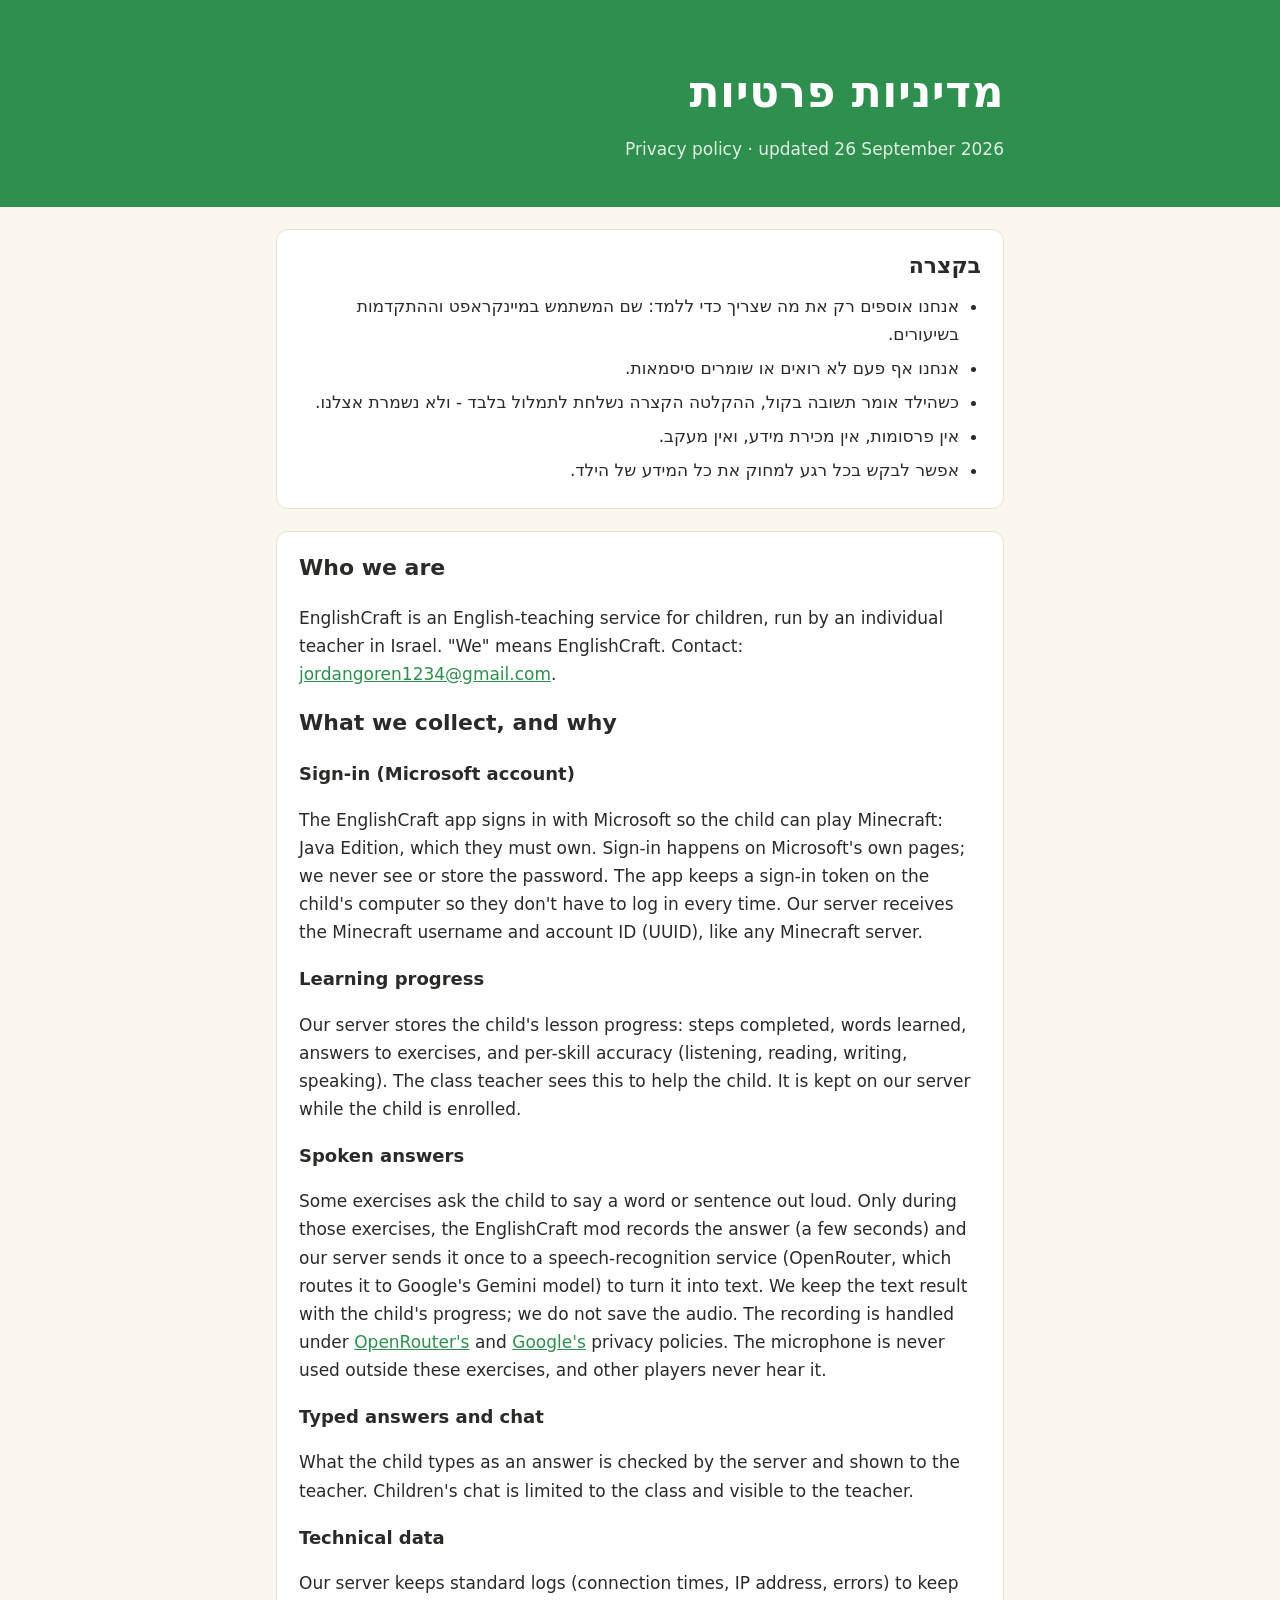
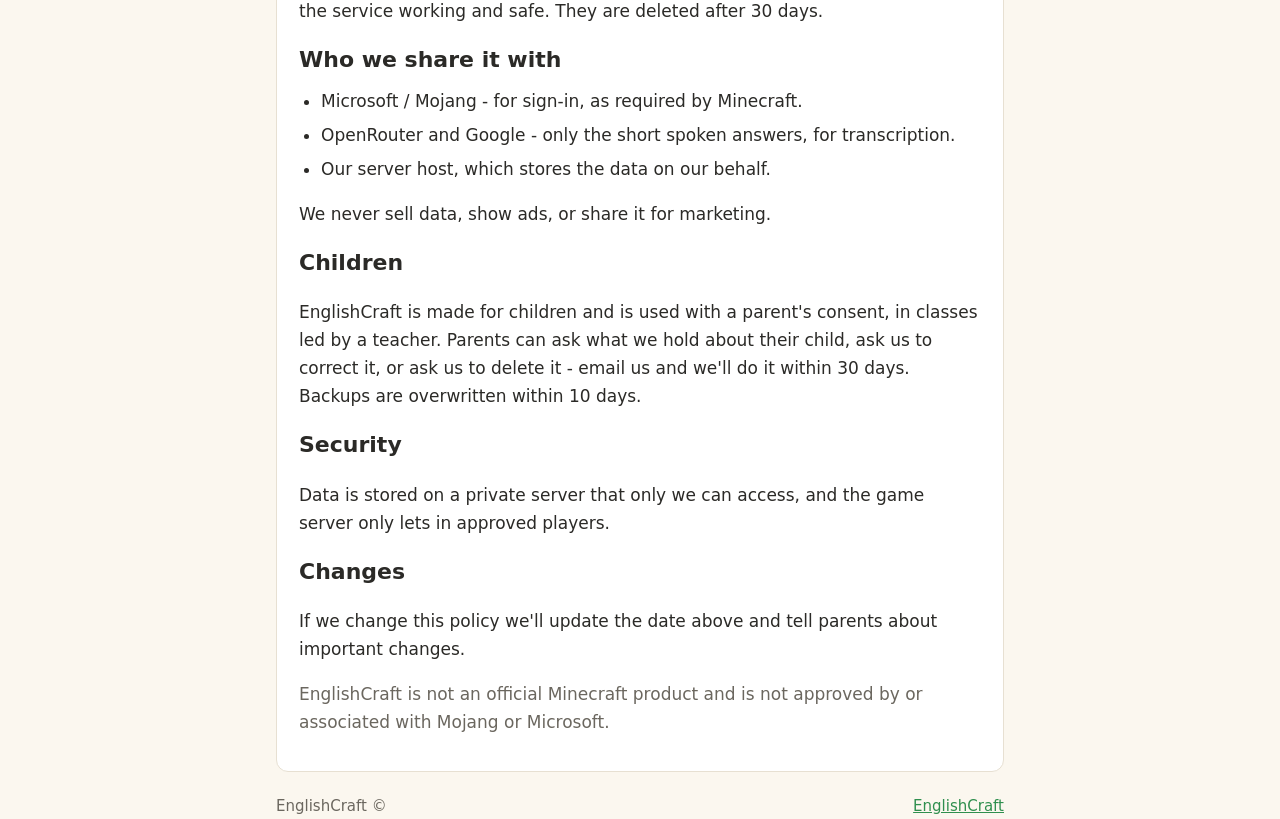
==== privacy.html @ e6efc265 "EnglishCraft info site and privacy policy Co-Authored-By: Claude Opus 5.5 <noreply@anthropic.com>" ====
<!doctype html>
<html lang="he" dir="rtl">
<head>
<meta charset="utf-8">
<meta name="viewport" content="width=device-width, initial-scale=1">
<title>EnglishCraft Privacy</title>
<link rel="stylesheet" href="style.css">
</head>
<body>
<header class="hero">
  <div class="wrap">
    <h1>מדיניות פרטיות</h1>
    <p class="tag en" lang="en" dir="ltr">Privacy policy · updated 26 September 2026</p>
  </div>
</header>

<main class="wrap">
  <section>
    <h2>בקצרה</h2>
    <ul>
      <li>אנחנו אוספים רק את מה שצריך כדי ללמד: שם המשתמש במיינקראפט וההתקדמות בשיעורים.</li>
      <li>אנחנו אף פעם לא רואים או שומרים סיסמאות.</li>
      <li>כשהילד אומר תשובה בקול, ההקלטה הקצרה נשלחת לתמלול בלבד - ולא נשמרת אצלנו.</li>
      <li>אין פרסומות, אין מכירת מידע, ואין מעקב.</li>
      <li>אפשר לבקש בכל רגע למחוק את כל המידע של הילד.</li>
    </ul>
  </section>

  <section lang="en" dir="ltr" class="en-block">
    <h2>Who we are</h2>
    <p>EnglishCraft is an English-teaching service for children, run by an individual teacher in Israel. "We" means EnglishCraft. Contact: <a href="mailto:jordangoren1234@gmail.com">jordangoren1234@gmail.com</a>.</p>

    <h2>What we collect, and why</h2>
    <h3>Sign-in (Microsoft account)</h3>
    <p>The EnglishCraft app signs in with Microsoft so the child can play Minecraft: Java Edition, which they must own. Sign-in happens on Microsoft's own pages; we never see or store the password. The app keeps a sign-in token on the child's computer so they don't have to log in every time. Our server receives the Minecraft username and account ID (UUID), like any Minecraft server.</p>

    <h3>Learning progress</h3>
    <p>Our server stores the child's lesson progress: steps completed, words learned, answers to exercises, and per-skill accuracy (listening, reading, writing, speaking). The class teacher sees this to help the child. It is kept on our server while the child is enrolled.</p>

    <h3>Spoken answers</h3>
    <p>Some exercises ask the child to say a word or sentence out loud. Only during those exercises, the EnglishCraft mod records the answer (a few seconds) and our server sends it once to a speech-recognition service (OpenRouter, which routes it to Google's Gemini model) to turn it into text. We keep the text result with the child's progress; we do not save the audio. The recording is handled under <a href="https://openrouter.ai/privacy">OpenRouter's</a> and <a href="https://policies.google.com/privacy">Google's</a> privacy policies. The microphone is never used outside these exercises, and other players never hear it.</p>

    <h3>Typed answers and chat</h3>
    <p>What the child types as an answer is checked by the server and shown to the teacher. Children's chat is limited to the class and visible to the teacher.</p>

    <h3>Technical data</h3>
    <p>Our server keeps standard logs (connection times, IP address, errors) to keep the service working and safe. They are deleted after 30 days.</p>

    <h2>Who we share it with</h2>
    <ul>
      <li>Microsoft / Mojang - for sign-in, as required by Minecraft.</li>
      <li>OpenRouter and Google - only the short spoken answers, for transcription.</li>
      <li>Our server host, which stores the data on our behalf.</li>
    </ul>
    <p>We never sell data, show ads, or share it for marketing.</p>

    <h2>Children</h2>
    <p>EnglishCraft is made for children and is used with a parent's consent, in classes led by a teacher. Parents can ask what we hold about their child, ask us to correct it, or ask us to delete it - email us and we'll do it within 30 days. Backups are overwritten within 10 days.</p>

    <h2>Security</h2>
    <p>Data is stored on a private server that only we can access, and the game server only lets in approved players.</p>

    <h2>Changes</h2>
    <p>If we change this policy we'll update the date above and tell parents about important changes.</p>

    <p class="muted">EnglishCraft is not an official Minecraft product and is not approved by or associated with Mojang or Microsoft.</p>
  </section>
</main>

<footer class="wrap">
  <a href="index.html">EnglishCraft</a>
  <span>© EnglishCraft</span>
</footer>
</body>
</html>
---- style.css ----
:root {
  --bg: #fbf7ef;
  --ink: #2b2a27;
  --muted: #6b675f;
  --accent: #2f8f4e;
  --accent-ink: #ffffff;
  --card: #ffffff;
  --line: #e7e0d2;
}
@media (prefers-color-scheme: dark) {
  :root {
    --bg: #1c1b19;
    --ink: #eeeae2;
    --muted: #a8a397;
    --accent: #4fbf73;
    --accent-ink: #10150f;
    --card: #262522;
    --line: #3a3833;
  }
}
* { box-sizing: border-box; }
body {
  margin: 0;
  background: var(--bg);
  color: var(--ink);
  font: 17px/1.65 "Segoe UI", "Rubik", "Arial Hebrew", system-ui, sans-serif;
}
.wrap { max-width: 760px; margin: 0 auto; padding: 0 16px; }
.hero {
  background: var(--accent);
  color: var(--accent-ink);
  padding: 56px 0 44px;
}
.hero h1 { margin: 0 0 6px; font-size: 44px; letter-spacing: .5px; }
.tag { margin: 0; font-size: 21px; }
.tag.en { opacity: .85; font-size: 17px; text-align: right; }
main section {
  background: var(--card);
  border: 1px solid var(--line);
  border-radius: 12px;
  padding: 18px 22px;
  margin: 22px 0;
}
h2 { margin: 0 0 8px; font-size: 22px; }
h3 { margin: 18px 0 4px; font-size: 18px; }
ul { padding-inline-start: 22px; margin: 0; }
li { margin: 6px 0; }
a { color: var(--accent); }
.en-block { text-align: left; }
.muted { color: var(--muted); }
footer {
  display: flex;
  justify-content: space-between;
  gap: 12px;
  padding: 10px 16px 40px;
  color: var(--muted);
  font-size: 15px;
}
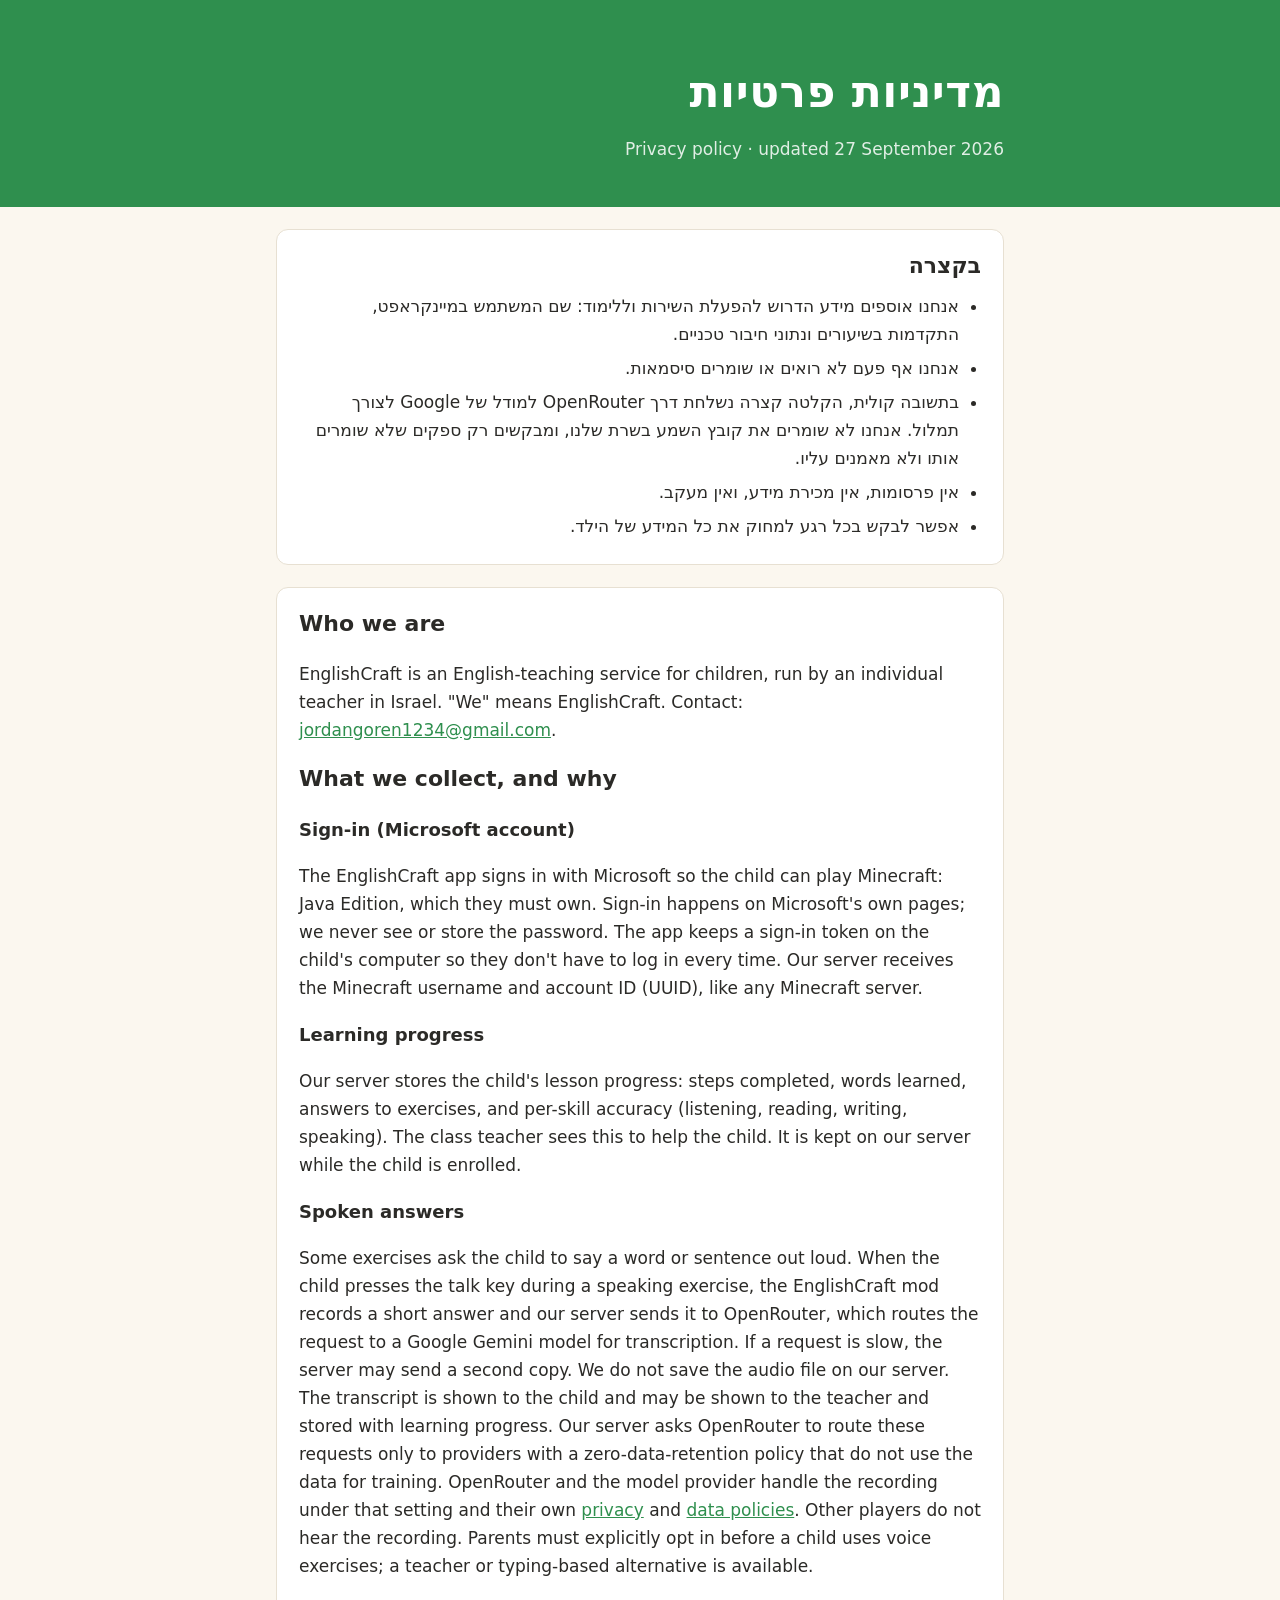
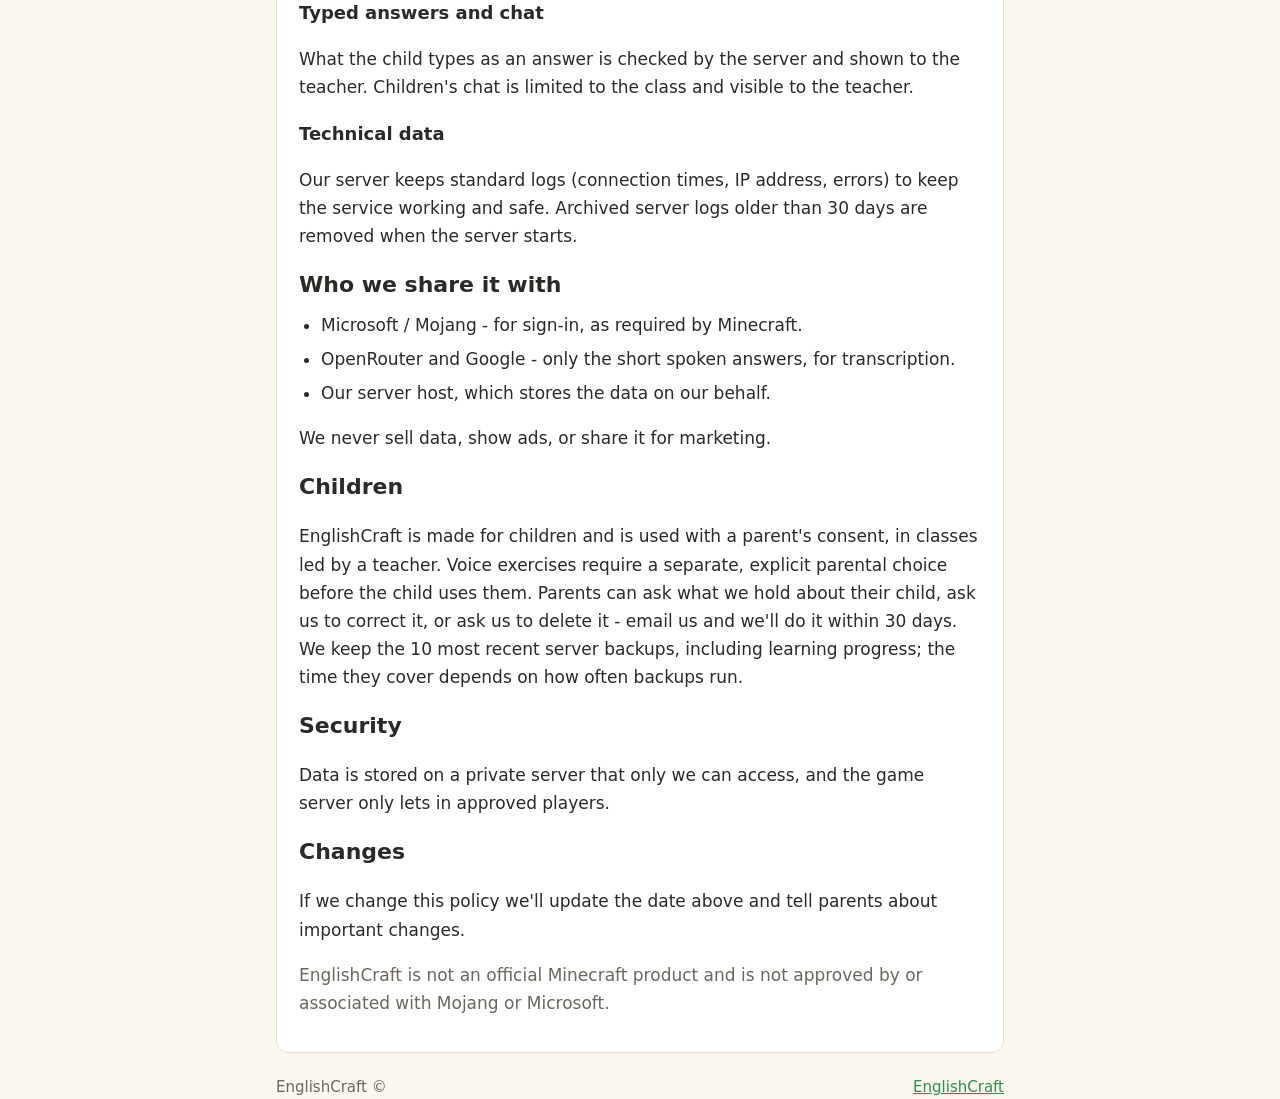
==== commit 88495e22: "Privacy: explicit parental opt-in for voice, zero-data-retention transcription, accurate log and bac" ====
--- a/privacy.html
+++ b/privacy.html
@@ -10,7 +10,7 @@
 <header class="hero">
   <div class="wrap">
     <h1>מדיניות פרטיות</h1>
-    <p class="tag en" lang="en" dir="ltr">Privacy policy · updated 26 September 2026</p>
+    <p class="tag en" lang="en" dir="ltr">Privacy policy · updated 27 September 2026</p>
   </div>
 </header>
 
@@ -18,9 +18,9 @@
   <section>
     <h2>בקצרה</h2>
     <ul>
-      <li>אנחנו אוספים רק את מה שצריך כדי ללמד: שם המשתמש במיינקראפט וההתקדמות בשיעורים.</li>
+      <li>אנחנו אוספים מידע הדרוש להפעלת השירות וללימוד: שם המשתמש במיינקראפט, התקדמות בשיעורים ונתוני חיבור טכניים.</li>
       <li>אנחנו אף פעם לא רואים או שומרים סיסמאות.</li>
-      <li>כשהילד אומר תשובה בקול, ההקלטה הקצרה נשלחת לתמלול בלבד - ולא נשמרת אצלנו.</li>
+      <li>בתשובה קולית, הקלטה קצרה נשלחת דרך OpenRouter למודל של Google לצורך תמלול. אנחנו לא שומרים את קובץ השמע בשרת שלנו, ומבקשים רק ספקים שלא שומרים אותו ולא מאמנים עליו.</li>
       <li>אין פרסומות, אין מכירת מידע, ואין מעקב.</li>
       <li>אפשר לבקש בכל רגע למחוק את כל המידע של הילד.</li>
     </ul>
@@ -38,13 +38,13 @@
     <p>Our server stores the child's lesson progress: steps completed, words learned, answers to exercises, and per-skill accuracy (listening, reading, writing, speaking). The class teacher sees this to help the child. It is kept on our server while the child is enrolled.</p>
 
     <h3>Spoken answers</h3>
-    <p>Some exercises ask the child to say a word or sentence out loud. Only during those exercises, the EnglishCraft mod records the answer (a few seconds) and our server sends it once to a speech-recognition service (OpenRouter, which routes it to Google's Gemini model) to turn it into text. We keep the text result with the child's progress; we do not save the audio. The recording is handled under <a href="https://openrouter.ai/privacy">OpenRouter's</a> and <a href="https://policies.google.com/privacy">Google's</a> privacy policies. The microphone is never used outside these exercises, and other players never hear it.</p>
+    <p>Some exercises ask the child to say a word or sentence out loud. When the child presses the talk key during a speaking exercise, the EnglishCraft mod records a short answer and our server sends it to OpenRouter, which routes the request to a Google Gemini model for transcription. If a request is slow, the server may send a second copy. We do not save the audio file on our server. The transcript is shown to the child and may be shown to the teacher and stored with learning progress. Our server asks OpenRouter to route these requests only to providers with a zero-data-retention policy that do not use the data for training. OpenRouter and the model provider handle the recording under that setting and their own <a href="https://openrouter.ai/privacy">privacy</a> and <a href="https://policies.google.com/privacy">data policies</a>. Other players do not hear the recording. Parents must explicitly opt in before a child uses voice exercises; a teacher or typing-based alternative is available.</p>
 
     <h3>Typed answers and chat</h3>
     <p>What the child types as an answer is checked by the server and shown to the teacher. Children's chat is limited to the class and visible to the teacher.</p>
 
     <h3>Technical data</h3>
-    <p>Our server keeps standard logs (connection times, IP address, errors) to keep the service working and safe. They are deleted after 30 days.</p>
+    <p>Our server keeps standard logs (connection times, IP address, errors) to keep the service working and safe. Archived server logs older than 30 days are removed when the server starts.</p>
 
     <h2>Who we share it with</h2>
     <ul>
@@ -55,7 +55,7 @@
     <p>We never sell data, show ads, or share it for marketing.</p>
 
     <h2>Children</h2>
-    <p>EnglishCraft is made for children and is used with a parent's consent, in classes led by a teacher. Parents can ask what we hold about their child, ask us to correct it, or ask us to delete it - email us and we'll do it within 30 days. Backups are overwritten within 10 days.</p>
+    <p>EnglishCraft is made for children and is used with a parent's consent, in classes led by a teacher. Voice exercises require a separate, explicit parental choice before the child uses them. Parents can ask what we hold about their child, ask us to correct it, or ask us to delete it - email us and we'll do it within 30 days. We keep the 10 most recent server backups, including learning progress; the time they cover depends on how often backups run.</p>
 
     <h2>Security</h2>
     <p>Data is stored on a private server that only we can access, and the game server only lets in approved players.</p>
